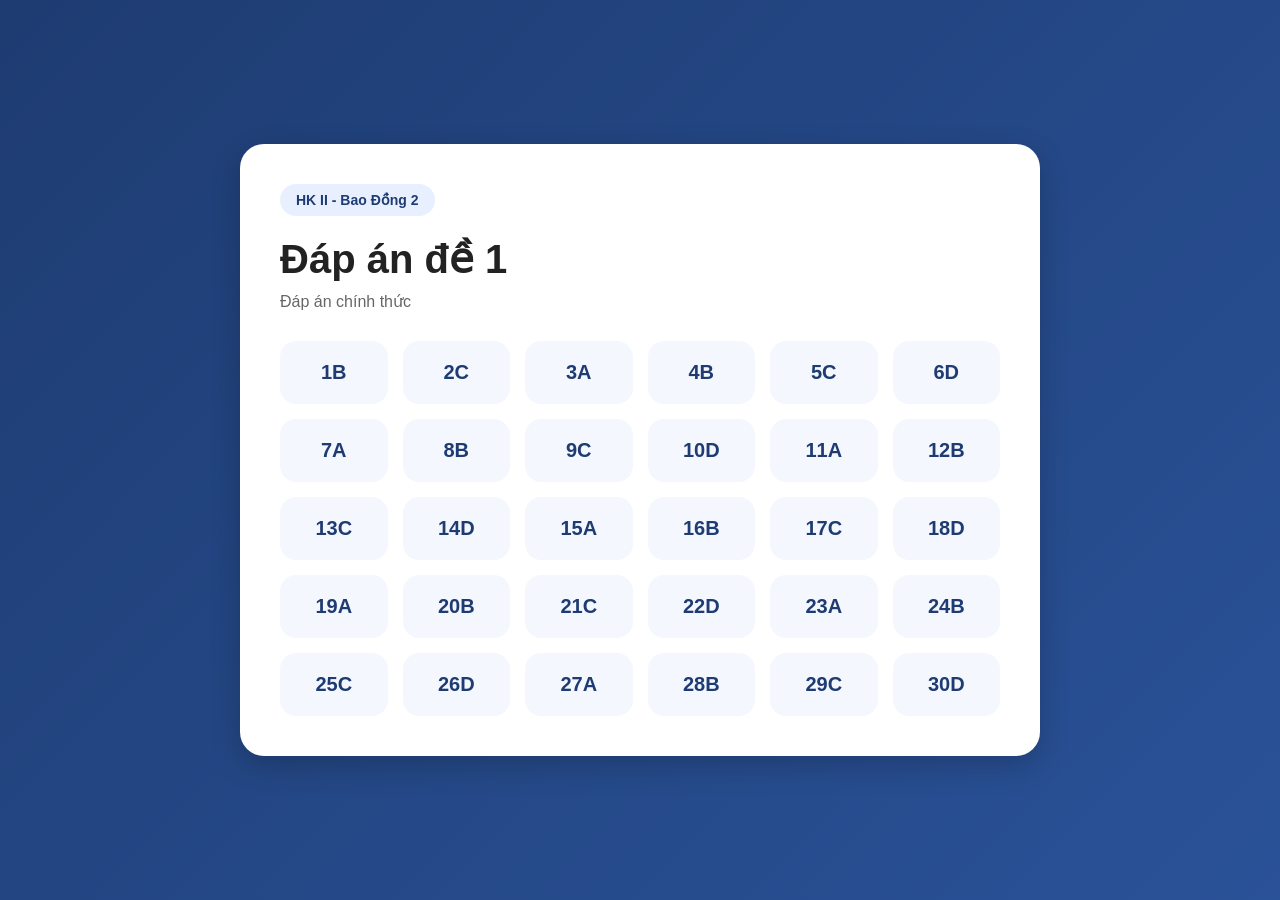
==== index1.html @ fa802ff9 "first commit" ====
<!-- index.html -->
<!DOCTYPE html>
<html lang="vi">
<head>
    <meta charset="UTF-8" />
    <meta name="viewport" content="width=device-width, initial-scale=1.0" />
    <title>Đáp án kiểm tra HK II lớp Bao Đồng 2</title>

    <link rel="stylesheet" href="style.css" />
</head>
<body>

    <div class="container">
        <div class="card">

            <div class="badge">
                HK II - Bao Đồng 2
            </div>

            <h1>
                Đáp án đề 1
            </h1>

            <p class="subtitle">
                Đáp án chính thức
            </p>

            <div class="answers" id="answers">
                <div class="answer-item">1B</div>
                <div class="answer-item">2C</div>
                <div class="answer-item">3A</div>
                <div class="answer-item">4B</div>
                <div class="answer-item">5C</div>

                <div class="answer-item">6D</div>
                <div class="answer-item">7A</div>
                <div class="answer-item">8B</div>
                <div class="answer-item">9C</div>
                <div class="answer-item">10D</div>

                <div class="answer-item">11A</div>
                <div class="answer-item">12B</div>
                <div class="answer-item">13C</div>
                <div class="answer-item">14D</div>
                <div class="answer-item">15A</div>

                <div class="answer-item">16B</div>
                <div class="answer-item">17C</div>
                <div class="answer-item">18D</div>
                <div class="answer-item">19A</div>
                <div class="answer-item">20B</div>

                <div class="answer-item">21C</div>
                <div class="answer-item">22D</div>
                <div class="answer-item">23A</div>
                <div class="answer-item">24B</div>
                <div class="answer-item">25C</div>

                <div class="answer-item">26D</div>
                <div class="answer-item">27A</div>
                <div class="answer-item">28B</div>
                <div class="answer-item">29C</div>
                <div class="answer-item">30D</div>
            </div>

        </div>
    </div>

    <script src="index.js"></script>
</body>
</html>
---- style.css ----
/* style.css */

*{
    margin: 0;
    padding: 0;
    box-sizing: border-box;
}

body{
    font-family: Arial, Helvetica, sans-serif;
    min-height: 100vh;

    display: flex;
    justify-content: center;
    align-items: center;

    background: linear-gradient(135deg, #1e3c72, #2a5298);

    padding: 20px;
}

.container{
    width: 100%;
    max-width: 800px;
}

.card{
    background: white;
    border-radius: 24px;

    padding: 40px;

    box-shadow:
        0 10px 30px rgba(0,0,0,0.2);

    animation: fadeIn 0.6s ease;
}

.badge{
    display: inline-block;

    background: #e8f0ff;
    color: #1e3c72;

    padding: 8px 16px;

    border-radius: 999px;

    font-size: 14px;
    font-weight: bold;

    margin-bottom: 20px;
}

h1{
    font-size: 40px;
    color: #222;

    margin-bottom: 10px;
}

.subtitle{
    color: #666;
    margin-bottom: 30px;
    font-size: 16px;
}

.answers{
    display: grid;

    grid-template-columns:
        repeat(auto-fit, minmax(100px, 1fr));

    gap: 15px;
}

.answer-item{
    background: #f5f7ff;

    border: 2px solid transparent;

    border-radius: 16px;

    padding: 18px;

    text-align: center;

    font-size: 20px;
    font-weight: bold;

    color: #1e3c72;

    transition: all 0.25s ease;
}

.nav-links {
    display: flex;
    gap: 20px;
    justify-content: center;
    margin-top: 30px;
}

.nav-link {
    background: #1e3c72;
    color: white;
    padding: 15px 30px;
    border-radius: 16px;
    text-decoration: none;
    font-size: 18px;
    font-weight: bold;
    transition: all 0.25s ease;
}

.nav-link:hover {
    background: #2a5298;
    transform: translateY(-2px);
}

    border-color: #4d7cff;
}

@keyframes fadeIn{
    from{
        opacity: 0;
        transform: translateY(20px);
    }

    to{
        opacity: 1;
        transform: translateY(0);
    }
}

@media(max-width: 600px){

    .card{
        padding: 25px;
    }

    h1{
        font-size: 28px;
    }

    .answer-item{
        font-size: 18px;
        padding: 14px;
    }

}
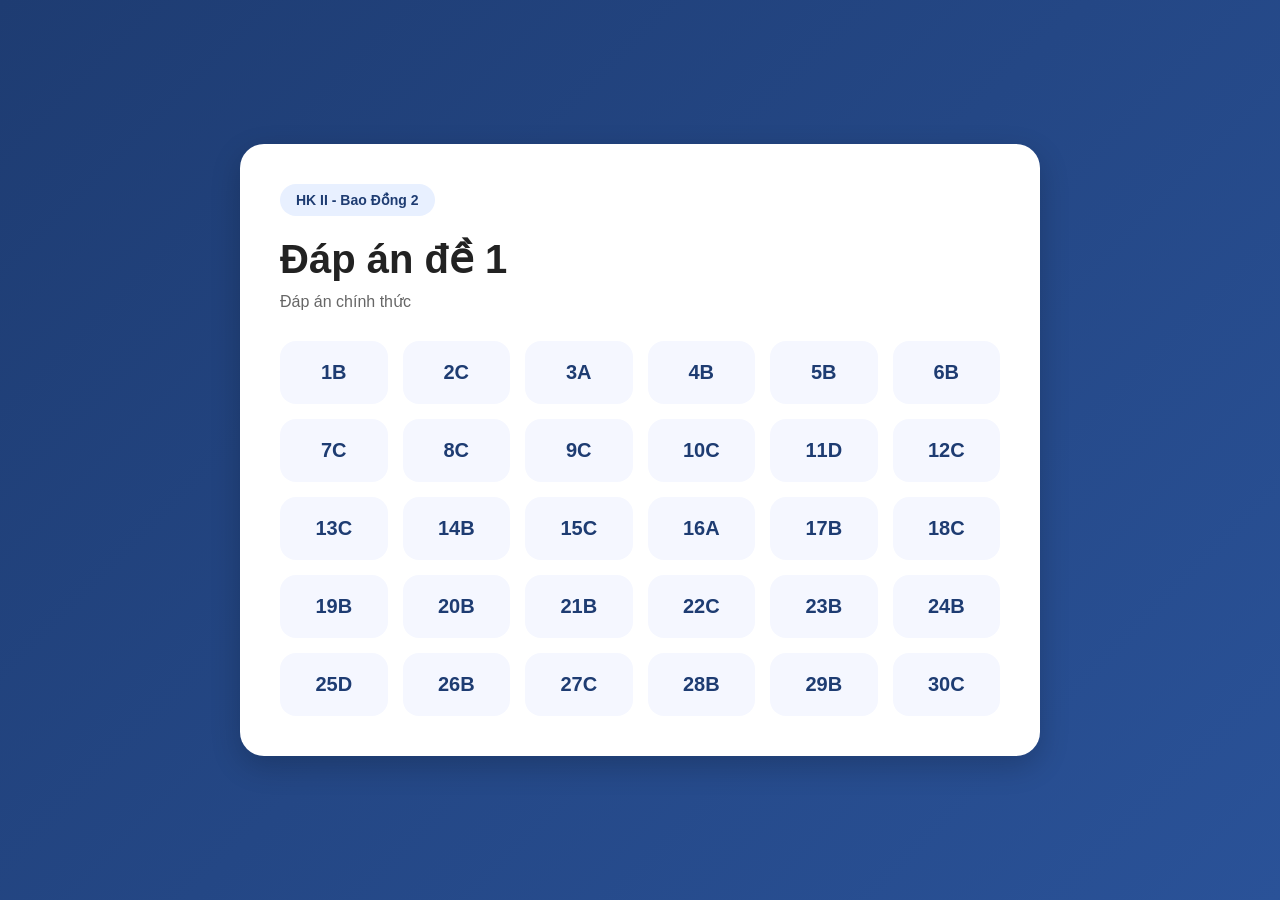
==== commit e1f1ad8f: "5th commit" ====
--- a/index1.html
+++ b/index1.html
@@ -6,7 +6,7 @@
     <meta name="viewport" content="width=device-width, initial-scale=1.0" />
     <title>Đáp án kiểm tra HK II lớp Bao Đồng 2</title>
 
-    <link rel="stylesheet" href="style.css" />
+    <link rel="stylesheet" href="style.css?v=1" />
 </head>
 <body>
 
@@ -30,37 +30,37 @@
                 <div class="answer-item">2C</div>
                 <div class="answer-item">3A</div>
                 <div class="answer-item">4B</div>
-                <div class="answer-item">5C</div>
+                <div class="answer-item">5B</div>
 
-                <div class="answer-item">6D</div>
-                <div class="answer-item">7A</div>
-                <div class="answer-item">8B</div>
+                <div class="answer-item">6B</div>
+                <div class="answer-item">7C</div>
+                <div class="answer-item">8C</div>
                 <div class="answer-item">9C</div>
-                <div class="answer-item">10D</div>
+                <div class="answer-item">10C</div>
 
-                <div class="answer-item">11A</div>
-                <div class="answer-item">12B</div>
+                <div class="answer-item">11D</div>
+                <div class="answer-item">12C</div>
                 <div class="answer-item">13C</div>
-                <div class="answer-item">14D</div>
-                <div class="answer-item">15A</div>
+                <div class="answer-item">14B</div>
+                <div class="answer-item">15C</div>
 
-                <div class="answer-item">16B</div>
-                <div class="answer-item">17C</div>
-                <div class="answer-item">18D</div>
-                <div class="answer-item">19A</div>
+                <div class="answer-item">16A</div>
+                <div class="answer-item">17B</div>
+                <div class="answer-item">18C</div>
+                <div class="answer-item">19B</div>
                 <div class="answer-item">20B</div>
 
-                <div class="answer-item">21C</div>
-                <div class="answer-item">22D</div>
-                <div class="answer-item">23A</div>
+                <div class="answer-item">21B</div>
+                <div class="answer-item">22C</div>
+                <div class="answer-item">23B</div>
                 <div class="answer-item">24B</div>
-                <div class="answer-item">25C</div>
+                <div class="answer-item">25D</div>
 
-                <div class="answer-item">26D</div>
-                <div class="answer-item">27A</div>
+                <div class="answer-item">26B</div>
+                <div class="answer-item">27C</div>
                 <div class="answer-item">28B</div>
-                <div class="answer-item">29C</div>
-                <div class="answer-item">30D</div>
+                <div class="answer-item">29B</div>
+                <div class="answer-item">30C</div>
             </div>
 
         </div>
--- a/style.css
+++ b/style.css
@@ -93,6 +93,13 @@
     transition: all 0.25s ease;
 }
 
+.answer-item:hover{
+    transform: translateY(-4px);
+
+    background: #1e3c72;
+    color: white;
+}
+
 .nav-links {
     display: flex;
     gap: 20px;
@@ -114,8 +121,6 @@
 .nav-link:hover {
     background: #2a5298;
     transform: translateY(-2px);
-}
-
     border-color: #4d7cff;
 }
 
